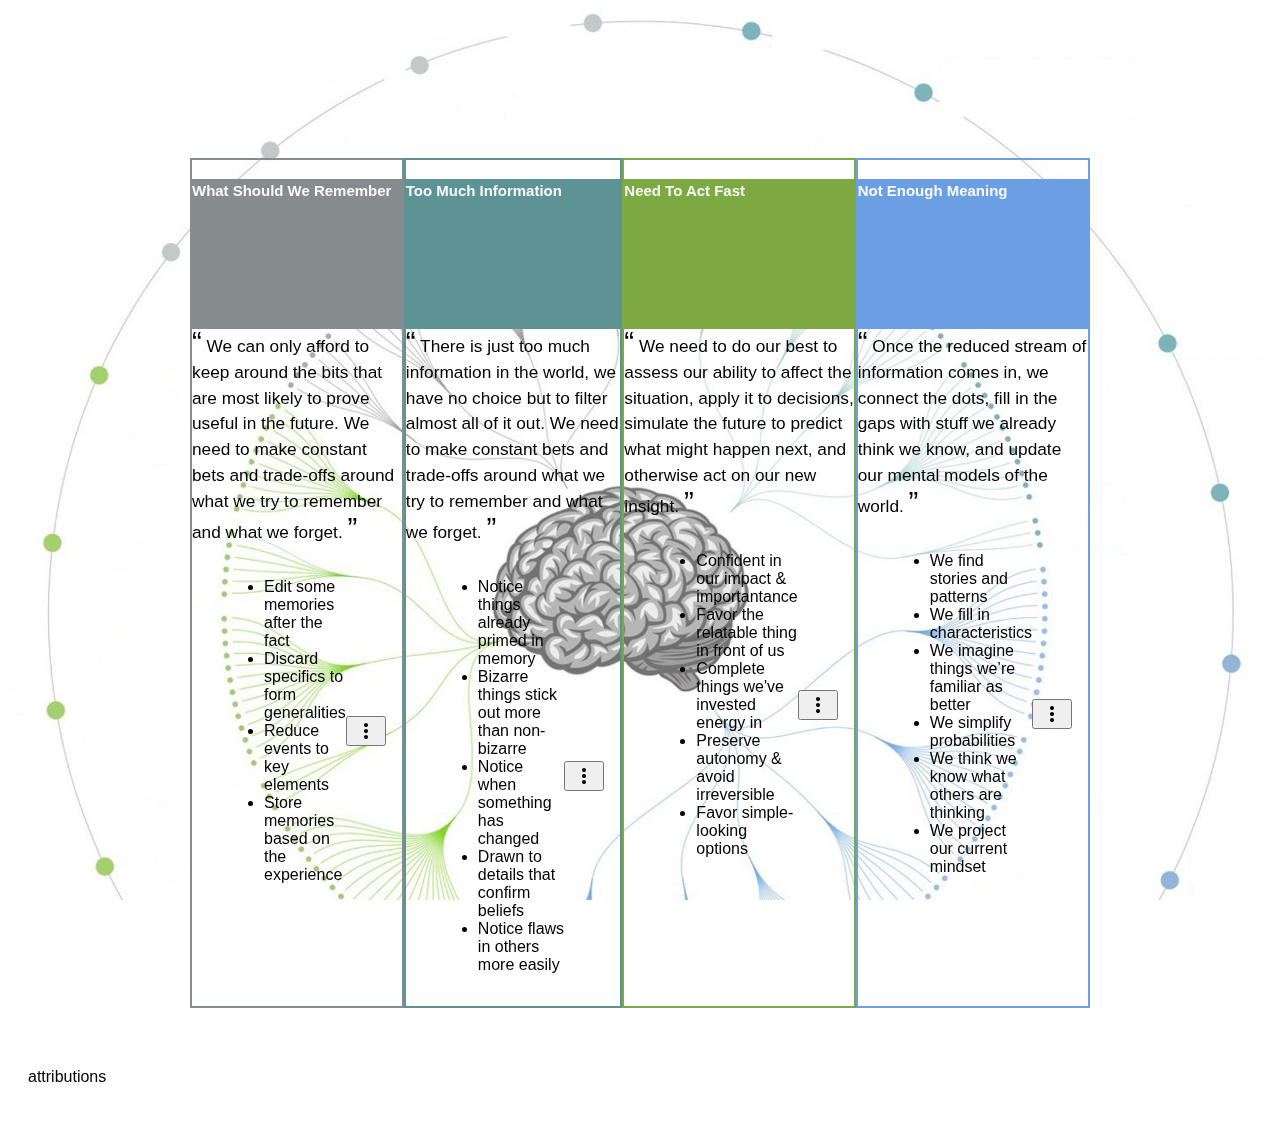
==== app/index.html @ bcf71eaf "Front page layout with content" ====
<!doctype html>
<html lang="">
  <head>
    <meta charset="utf-8">
    <meta http-equiv="X-UA-Compatible" content="IE=edge">
    <meta name="description" content="">
    <meta name="viewport" content="width=device-width, initial-scale=1">
    <title></title>

    <!-- Disable tap highlight on IE -->
    <meta name="msapplication-tap-highlight" content="no">

    <!-- Web Application Manifest -->
    <link rel="manifest" href="manifest.json">

    <!-- Add to homescreen for Chrome on Android -->
    <meta name="mobile-web-app-capable" content="yes">
    <meta name="application-name" content="Web Starter Kit">
    <link rel="icon" sizes="192x192" href="images/touch/chrome-touch-icon-192x192.png">

    <!-- Add to homescreen for Safari on iOS -->
    <meta name="apple-mobile-web-app-capable" content="yes">
    <meta name="apple-mobile-web-app-status-bar-style" content="black">
    <meta name="apple-mobile-web-app-title" content="Web Starter Kit">
    <link rel="apple-touch-icon" href="images/touch/apple-touch-icon.png">

    <!-- Tile icon for Win8 (144x144 + tile color) -->
    <meta name="msapplication-TileImage" content="images/touch/ms-touch-icon-144x144-precomposed.png">
    <meta name="msapplication-TileColor" content="#FFFFFF">

    <!-- Color the status bar on mobile devices -->
    <meta name="theme-color" content="#FFFFFF">

    <!-- SEO: If your mobile URL is different from the desktop URL, add a canonical link to the desktop page https://developers.google.com/webmasters/smartphone-sites/feature-phones -->
    <!--
    <link rel="canonical" href="http://www.example.com/">
    -->
    <!-- Material Design Lite page styles -->
    <link rel="stylesheet" href="https://code.getmdl.io/1.2.1/material.blue-light_blue.min.css">

    <!-- Material Design icons -->
    <link rel="stylesheet" href="https://fonts.googleapis.com/icon?family=Material+Icons">

    <!-- Your styles -->
    <link rel="stylesheet" href="styles/main.css">
  </head>
  <body>

    <div class="demo-blog mdl-layout mdl-js-layout has-drawer is-upgraded">
        <main class="mdl-layout__content">
            <div class="demo-blog__posts mdl-grid">
                <div class="mdl-card mdl-cell mdl-cell--6-col-desktop top-remember">
                    <div class="mdl-card__title">
                    <h3><a href="entry.html">What Should We Remember</a></h3>
                    </div>
                    <div class="mdl-card__supporting">
                        <div class="mdl-card__supporting-text quote">
                            We can only afford to keep around the bits that are most likely to prove useful in the future. We need to make constant bets and trade-offs around what we try to remember and what we forget.
                        </div>
                    </div>
                    <div class="mdl-card__actions mdl-card--border meta meta--fill">
                        <div></div>
                        <ul class="mdl-menu mdl-menu--top-right mdl-js-menu mdl-js-ripple-effect"
                            data-mdl-for="menuremember">
                            <li class="mdl-menu__item">Edit some memories after the fact</li>
                            <li class="mdl-menu__item">Discard specifics to form generalities</li>
                            <li class="mdl-menu__item">Reduce events to key elements</li>
                            <li class="mdl-menu__item">Store memories based on the experience</li>
                        </ul>
                        <button id="menuremember" class="mdl-button mdl-js-button mdl-js-ripple-effect mdl-button--icon">
                            <i class="material-icons">more_vert</i>
                        </button>
                    </div>
                </div>

                <div class="mdl-card mdl-cell mdl-cell--6-col-desktop top-information">
                    <div class="mdl-card__title">
                    <h3><a href="entry.html">Too Much Information</a></h3>
                    </div>
                    <div class="mdl-card__supporting">
                        <div class="mdl-card__supporting-text quote">
                            There is just too much information in the world, we have no choice but to filter almost all of it out. We need to make constant bets and trade-offs around what we try to remember and what we forget.
                        </div>
                    </div>
                    <div class="mdl-card__actions mdl-card--border meta meta--fill">
                        <div></div>
                        <ul class="mdl-menu mdl-menu--top-right mdl-js-menu mdl-js-ripple-effect"
                            data-mdl-for="menuinformation">
                            <li class="mdl-menu__item">Notice things already primed in memory</li>
                            <li class="mdl-menu__item">Bizarre things stick out more than non-bizarre</li>
                            <li class="mdl-menu__item">Notice when something has changed</li>
                            <li class="mdl-menu__item">Drawn to details that confirm beliefs</li>
                            <li class="mdl-menu__item">Notice flaws in others more easily</li>
                        </ul>
                        <button id="menuinformation" class="mdl-button mdl-js-button mdl-js-ripple-effect mdl-button--icon">
                            <i class="material-icons">more_vert</i>
                        </button>
                    </div>
                </div>
                <div class="mdl-card mdl-cell mdl-cell--6-col-desktop top-fast">
                    <div class="mdl-card__title">
                    <h3><a href="entry.html">Need To Act Fast</a></h3>
                    </div>
                    <div class="mdl-card__supporting">
                        <div class="mdl-card__supporting-text quote">
                            We need to do our best to assess our ability to affect the situation, apply it to decisions, simulate the future to predict what might happen next, and otherwise act on our new insight.
                        </div>
                    </div>
                    <div class="mdl-card__actions mdl-card--border meta meta--fill">
                        <div></div>
                        <ul class="mdl-menu mdl-menu--top-right mdl-js-menu mdl-js-ripple-effect"
                            data-mdl-for="menufast">
                            <li class="mdl-menu__item">Confident in our impact & importantance</li>
                            <li class="mdl-menu__item">Favor the relatable thing in front of us</li>
                            <li class="mdl-menu__item">Complete things we've invested energy in</li>
                            <li class="mdl-menu__item">Preserve autonomy & avoid irreversible</li>
                            <li class="mdl-menu__item">Favor simple-looking options</li>
                        </ul>
                        <button id="menufast" class="mdl-button mdl-js-button mdl-js-ripple-effect mdl-button--icon">
                            <i class="material-icons">more_vert</i>
                        </button>
                    </div>
                </div>
                <div class="mdl-card mdl-cell mdl-cell--6-col-desktop top-meaning">
                    <div class="mdl-card__title">
                    <h3><a href="entry.html">Not Enough Meaning</a></h3>
                    </div>
                    <div class="mdl-card__supporting">
                        <div class="mdl-card__supporting-text quote">
                            Once the reduced stream of information comes in, we connect the dots, fill in the gaps with stuff we already think we know, and update our mental models of the world.
                        </div>
                    </div>
                    <div class="mdl-card__actions mdl-card--border meta meta--fill">
                        <div></div>
                        <ul class="mdl-menu mdl-menu--top-right mdl-js-menu mdl-js-ripple-effect"
                            data-mdl-for="menumeaning">
                            <li class="mdl-menu__item">We find stories and patterns</li>
                            <li class="mdl-menu__item">We fill in characteristics</li>
                            <li class="mdl-menu__item">We imagine things we’re familiar as better</li>
                            <li class="mdl-menu__item">We simplify probabilities</li>
                            <li class="mdl-menu__item">We think we know what others are thinking</li>
                            <li class="mdl-menu__item">We project our current mindset</li>
                        </ul>
                        <button id="menumeaning" class="mdl-button mdl-js-button mdl-js-ripple-effect mdl-button--icon">
                            <i class="material-icons">more_vert</i>
                        </button>
                    </div>
                </div>
            </div>
            <footer class="mdl-mini-footer">
            <div class="mdl-mini-footer--left-section">
                attributions
            </div>
            </footer>
        </main>
        <div class="mdl-layout__obfuscator"></div>
    </div>


    <script defer src="https://code.getmdl.io/1.2.1/material.min.js"></script>
    <!-- build:js scripts/main.min.js -->
    <script src="scripts/main.js"></script>
    <!-- endbuild -->

    <!-- Built with love using Web Starter Kit -->
  </body>
</html>
---- app/styles/main.css ----
/**
 * Copyright 2015 Google Inc. All Rights Reserved.
 *
 * Licensed under the Apache License, Version 2.0 (the "License");
 * you may not use this file except in compliance with the License.
 * You may obtain a copy of the License at
 *
 *      http://www.apache.org/licenses/LICENSE-2.0
 *
 * Unless required by applicable law or agreed to in writing, software
 * distributed under the License is distributed on an "AS IS" BASIS,
 * WITHOUT WARRANTIES OR CONDITIONS OF ANY KIND, either express or implied.
 * See the License for the specific language governing permissions and
 * limitations under the License.
 */

/*
Note: any .css or .scss files included in the 'styles' directory
will be correctly compiled during `gulp serve` and `gulp`
 */

body::before {
    background-size: cover;
    background-attachment: fixed;
    content: '';
    will-change: transform;
    z-index: -1;
    left: 0;
    right: 0;
    bottom: 0;
    top: 0;
    position: fixed;
}

@media (max-width: 690px) {
    body::before {
        background-position: center;
    }
}

@media (max-width: 512px)  and (min-resolution: 1.5dppx),
       (max-width: 1024px) and (max-resolution: 1.5dppx) {
  body::before {
    background-image: url('../images/bg_1024.png');
  }
}
@media (min-width: 513px)  and (max-width: 1024px) and (min-resolution: 1.5dppx),
       (min-width: 1025px) and (max-width: 2048px) and (max-resolution: 1.5dppx)  {
  body::before {
    background-image: url('../images/bg_2048.png');
  }
}
@media (min-width: 1025px) and (min-resolution: 1.5dppx),
       (min-width: 2049px) and (max-resolution: 1.5dppx) {
  body::before {
    background-image: url('../images/bg_2880.png');
  }
}

body .demo-blog {
  font-family: 'Roboto', 'Helvetica', sans-serif;
}

.demo-blog .mdl-card__title {
    min-height: 150px;
    align-items: end;
}

.demo-blog .mdl-card__supporting {
    min-height: 180px;
    display: flex;
    align-items: center;
}

.demo-blog .mdl-mini-footer {
    margin-top: 40px;
    height: 80px;
    padding: 20px;
    align-items: center;
    box-sizing: border-box;
}

.demo-blog .mdl-card h3 a {
    text-decoration: none;
    color: rgba(255,255,255,.94);
    font-size: .80em;
}

.top-remember {
    border: solid 2px #868c8d;
}

.top-remember > div:nth-child(1) {
    background-color: #868c8d;
}


.top-information {
    border: solid 2px #5e9396;
}

.top-information > div:nth-child(1) {
    background-color: #5e9396;
}

.top-fast {
    border: solid 2px #7ca942;
}

.top-fast > div:nth-child(1) {
    background-color: #7ca942;
}

.top-meaning {
    border: solid 2px #6c9ee4;
}

.top-meaning > div:nth-child(1) {
    background-color: #6c9ee4;
}


.demo-blog .demo-blog__posts {
  max-width: 900px;
  padding: 0;
  display: flex;
  width: 100%;
  margin: 0 auto;
  flex-shrink: 0;
}

.demo-blog.mdl-layout .mdl-layout__content {
  padding-top: 150px;
  position: relative;
  -webkit-overflow-scrolling: touch;
}

.demo-blog .mdl-card .quote:before {
    content: '“';
    font-size: 1.7em;
}
.demo-blog .mdl-card .quote:after {
    content: '”';
    font-size: 1.7em;
}

.demo-blog .mdl-card .quote {
    font-size: 1.08em;
    line-height: 1.5em;
}


// below unknown if needed

.demo-blog .mdl-card__actions:first-child {
  margin-left: 0;
}
.demo-blog .meta {
  box-sizing: border-box;
  padding: 16px;
  display: flex;
  flex-direction: row;
  align-items: center;
  justify-content: flex-start;
  height: auto;
}
.demo-blog .meta > .meta__favorites .material-icons {
  font-size: 2em;
  cursor: pointer;
  margin-left: 12px;
}
.demo-blog .mdl-card .meta.meta--fill {
  justify-content: space-between;
}
.demo-blog .meta > *:first-child {
  margin-right: 16px;
}
.demo-blog .meta > * {
  display: flex;
  flex-direction: column;
}
.demo-blog .demo-blog__posts > .demo-nav {
  margin: 12px 15px;
  display: flex;
  flex-direction: row;
  justify-content: space-between;
  align-items: center;
  color: white;
  font-weight: 500;
}
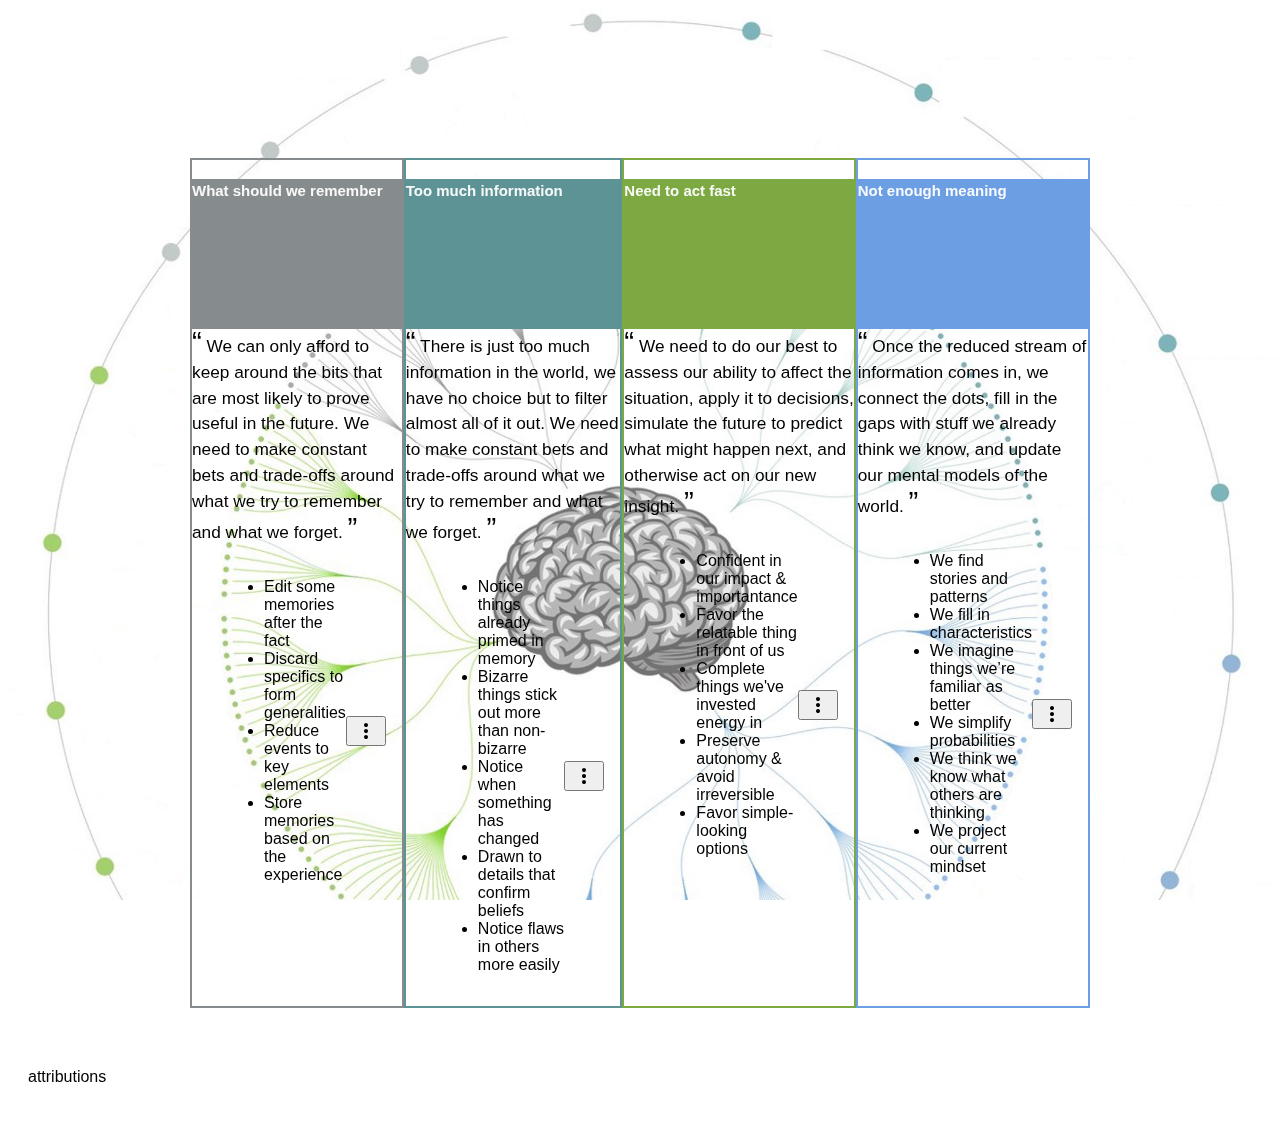
==== commit f6957f6c: "Add template entry page" ====
--- a/app/index.html
+++ b/app/index.html
@@ -5,7 +5,7 @@
     <meta http-equiv="X-UA-Compatible" content="IE=edge">
     <meta name="description" content="">
     <meta name="viewport" content="width=device-width, initial-scale=1">
-    <title></title>
+    <title>Cognitive bias cheat sheet</title>
 
     <!-- Disable tap highlight on IE -->
     <meta name="msapplication-tap-highlight" content="no">
@@ -51,7 +51,7 @@
             <div class="demo-blog__posts mdl-grid">
                 <div class="mdl-card mdl-cell mdl-cell--6-col-desktop top-remember">
                     <div class="mdl-card__title">
-                    <h3><a href="entry.html">What Should We Remember</a></h3>
+                    <h3><a href="entry.html">What should we remember</a></h3>
                     </div>
                     <div class="mdl-card__supporting">
                         <div class="mdl-card__supporting-text quote">
@@ -75,7 +75,7 @@
 
                 <div class="mdl-card mdl-cell mdl-cell--6-col-desktop top-information">
                     <div class="mdl-card__title">
-                    <h3><a href="entry.html">Too Much Information</a></h3>
+                    <h3><a href="entry.html">Too much information</a></h3>
                     </div>
                     <div class="mdl-card__supporting">
                         <div class="mdl-card__supporting-text quote">
@@ -99,7 +99,7 @@
                 </div>
                 <div class="mdl-card mdl-cell mdl-cell--6-col-desktop top-fast">
                     <div class="mdl-card__title">
-                    <h3><a href="entry.html">Need To Act Fast</a></h3>
+                    <h3><a href="entry.html">Need to act fast</a></h3>
                     </div>
                     <div class="mdl-card__supporting">
                         <div class="mdl-card__supporting-text quote">
@@ -123,7 +123,7 @@
                 </div>
                 <div class="mdl-card mdl-cell mdl-cell--6-col-desktop top-meaning">
                     <div class="mdl-card__title">
-                    <h3><a href="entry.html">Not Enough Meaning</a></h3>
+                    <h3><a href="entry.html">Not enough meaning</a></h3>
                     </div>
                     <div class="mdl-card__supporting">
                         <div class="mdl-card__supporting-text quote">
--- a/app/styles/main.css
+++ b/app/styles/main.css
@@ -94,6 +94,36 @@
     background-color: #868c8d;
 }
 
+.entry .top-remember {
+    background-color: #868c8d;
+    padding: 16px;
+}
+
+.entry a.mdl-button {
+    background-color: #868c8d;
+}
+
+
+.entry a.demo-nav__button {
+    text-decoration: none;
+    font-size: 1.5em;
+}
+
+.entry a.demo-nav__button.backward {
+    color: #6c9ee4;
+}
+
+.entry a.demo-nav__button.forward {
+    color: #5e9396;
+}
+
+.entry a.demo-nav__button.backward button {
+    background-color: #6c9ee4;
+}
+
+.entry a.demo-nav__button.forward button {
+    background-color: #5e9396;
+}
 
 .top-information {
     border: solid 2px #5e9396;
